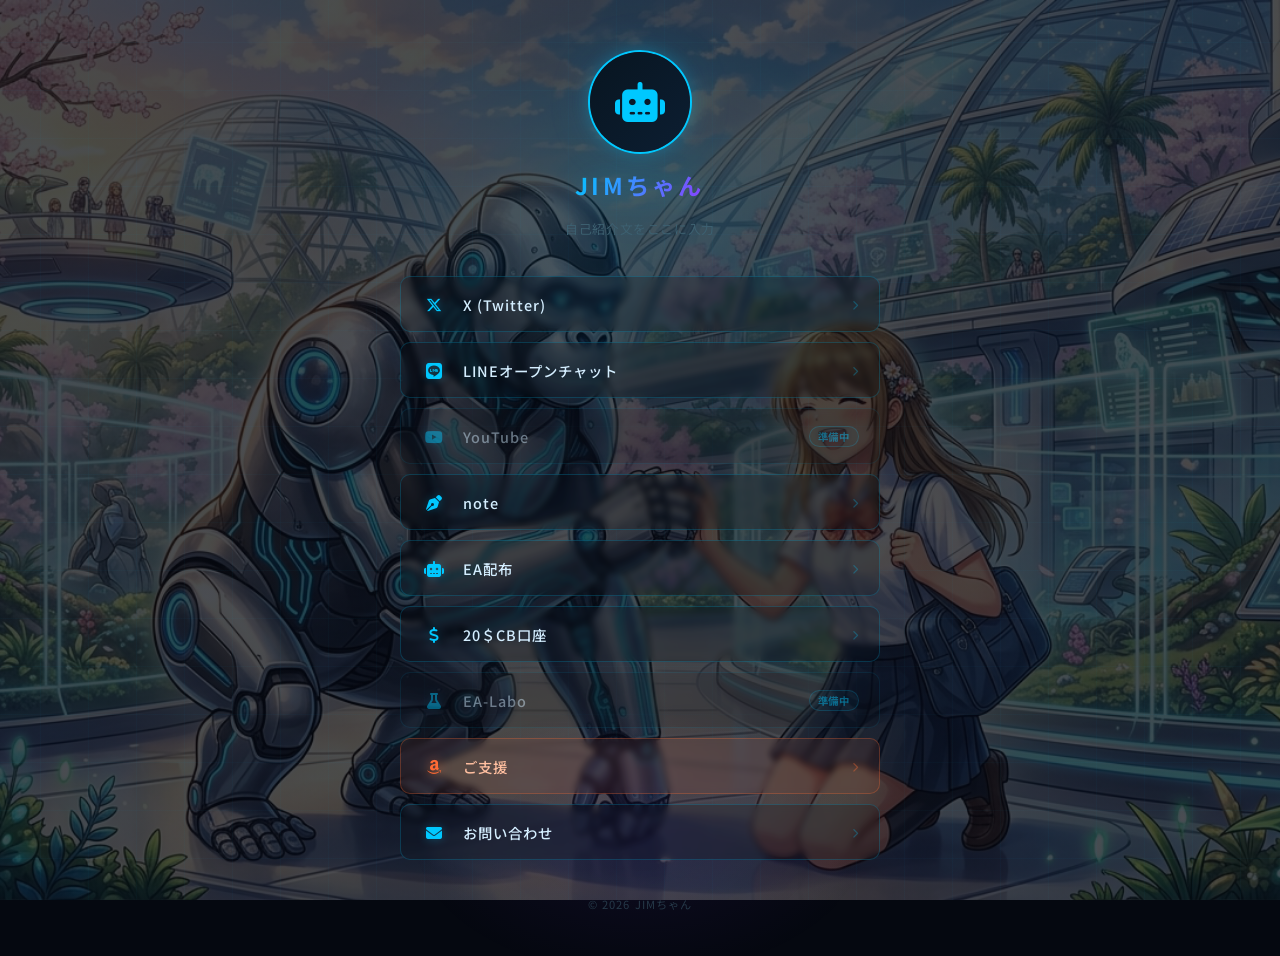
==== index.html @ c0bdb20e "feat: JIMちゃん lit.link風リンク集 初回リリース" ====
<!DOCTYPE html>
<html lang="ja">
<head>
  <meta charset="UTF-8">
  <meta name="viewport" content="width=device-width, initial-scale=1.0">
  <title>JIMちゃん | リンク集</title>

  <!-- OGP -->
  <meta property="og:title" content="JIMちゃん | リンク集">
  <meta property="og:description" content="JIMちゃんのSNS・コンテンツリンク集">
  <meta property="og:type" content="website">
  <meta property="og:image" content="images/profile.jpg">
  <meta name="twitter:card" content="summary">
  <meta name="twitter:title" content="JIMちゃん | リンク集">
  <meta name="twitter:description" content="JIMちゃんのSNS・コンテンツリンク集">

  <!-- Google Fonts -->
  <link rel="preconnect" href="https://fonts.googleapis.com">
  <link rel="preconnect" href="https://fonts.gstatic.com" crossorigin>
  <link href="https://fonts.googleapis.com/css2?family=Noto+Sans+JP:wght@400;500;700&display=swap" rel="stylesheet">

  <!-- Font Awesome 6 -->
  <link rel="stylesheet" href="https://cdnjs.cloudflare.com/ajax/libs/font-awesome/6.5.1/css/all.min.css">

  <link rel="stylesheet" href="css/style.css">
</head>
<body>
  <div class="container">

    <!-- プロフィール -->
    <section class="profile">
      <div class="profile-img-wrap">
        <img
          src="images/profile.jpg"
          alt="JIMちゃん"
          class="profile-img"
          onerror="this.style.display='none'; this.nextElementSibling.style.display='flex';"
        >
        <div class="profile-img-placeholder">
          <i class="fa-solid fa-robot"></i>
        </div>
      </div>
      <h1 class="profile-name">JIMちゃん</h1>
      <p class="profile-bio">自己紹介文をここに入力</p>
    </section>

    <!-- リンクボタン -->
    <main class="links">

      <a href="https://x.com/nanpinkusoyarou" class="link-card" target="_blank" rel="noopener">
        <span class="link-icon"><i class="fa-brands fa-x-twitter"></i></span>
        <span class="link-label">X (Twitter)</span>
        <span class="link-arrow"><i class="fa-solid fa-chevron-right"></i></span>
      </a>

      <a href="https://line.me/ti/g2/WcpUuGdg-UKYxjP_4qSFy7DgwwTt-2WYg2gV9A?utm_source=invitation&utm_medium=link_copy&utm_campaign=default" class="link-card" target="_blank" rel="noopener">
        <span class="link-icon"><i class="fa-brands fa-line"></i></span>
        <span class="link-label">LINEオープンチャット</span>
        <span class="link-arrow"><i class="fa-solid fa-chevron-right"></i></span>
      </a>

      <span class="link-card link-card--coming">
        <span class="link-icon"><i class="fa-brands fa-youtube"></i></span>
        <span class="link-label">YouTube</span>
        <span class="link-badge">準備中</span>
      </span>

      <a href="https://note.com/unique_kudu9523" class="link-card" target="_blank" rel="noopener">
        <span class="link-icon"><i class="fa-solid fa-pen-nib"></i></span>
        <span class="link-label">note</span>
        <span class="link-arrow"><i class="fa-solid fa-chevron-right"></i></span>
      </a>

      <a href="https://si-pfea.spread-site.com/" class="link-card" target="_blank" rel="noopener">
        <span class="link-icon"><i class="fa-solid fa-robot"></i></span>
        <span class="link-label">EA配布</span>
        <span class="link-arrow"><i class="fa-solid fa-chevron-right"></i></span>
      </a>

      <a href="https://vtm.pro/Y3ea63" class="link-card" target="_blank" rel="noopener">
        <span class="link-icon"><i class="fa-solid fa-dollar-sign"></i></span>
        <span class="link-label">20＄CB口座</span>
        <span class="link-arrow"><i class="fa-solid fa-chevron-right"></i></span>
      </a>

      <span class="link-card link-card--coming">
        <span class="link-icon"><i class="fa-solid fa-flask"></i></span>
        <span class="link-label">EA-Labo</span>
        <span class="link-badge">準備中</span>
      </span>

      <a href="https://www.amazon.jp/hz/wishlist/ls/38DGBSL9VZ8E6?ref_=wl_share" class="link-card link-card--accent" target="_blank" rel="noopener">
        <span class="link-icon"><i class="fa-brands fa-amazon"></i></span>
        <span class="link-label">ご支援</span>
        <span class="link-arrow"><i class="fa-solid fa-chevron-right"></i></span>
      </a>

      <a href="#" class="link-card" target="_blank" rel="noopener">
        <span class="link-icon"><i class="fa-solid fa-envelope"></i></span>
        <span class="link-label">お問い合わせ</span>
        <span class="link-arrow"><i class="fa-solid fa-chevron-right"></i></span>
      </a>

    </main>

    <footer class="footer">
      <p>&copy; 2026 JIMちゃん</p>
    </footer>

  </div>
</body>
</html>
---- css/style.css ----
/* ===========================
   CSS Variables
=========================== */
:root {
  --bg: #050810;
  --bg-card: rgba(0, 200, 255, 0.04);
  --border: rgba(0, 200, 255, 0.14);
  --border-hover: rgba(0, 200, 255, 0.45);
  --neon: #00c8ff;
  --neon-glow: rgba(0, 200, 255, 0.3);
  --purple: #8b3fff;
  --orange: #ff6b35;
  --text: #d4eeff;
  --text-muted: #3d6070;
}

/* ===========================
   Reset & Base
=========================== */
*, *::before, *::after {
  box-sizing: border-box;
  margin: 0;
  padding: 0;
}

body {
  background-color: var(--bg);
  /* Background image with dark overlay + circuit grid on top */
  background-image:
    linear-gradient(rgba(0, 200, 255, 0.025) 1px, transparent 1px),
    linear-gradient(90deg, rgba(0, 200, 255, 0.025) 1px, transparent 1px),
    linear-gradient(rgba(5, 8, 16, 0.72), rgba(5, 8, 16, 0.72)),
    url('../images/xMKK4DXV.jpg');
  background-size: 48px 48px, 48px 48px, cover, cover;
  background-position: center, center, center, center;
  background-attachment: fixed, fixed, fixed, fixed;
  color: var(--text);
  font-family: 'Noto Sans JP', sans-serif;
  min-height: 100vh;
  padding: 52px 16px 36px;
  overflow-x: hidden;
}

/* Ambient center glow */
body::before {
  content: '';
  position: fixed;
  top: -5%;
  left: 50%;
  transform: translateX(-50%);
  width: 700px;
  height: 500px;
  background: radial-gradient(ellipse, rgba(0, 180, 255, 0.1) 0%, transparent 65%);
  pointer-events: none;
  z-index: 0;
}

/* Bottom accent glow */
body::after {
  content: '';
  position: fixed;
  bottom: -10%;
  left: 50%;
  transform: translateX(-50%);
  width: 500px;
  height: 300px;
  background: radial-gradient(ellipse, rgba(139, 63, 255, 0.08) 0%, transparent 65%);
  pointer-events: none;
  z-index: 0;
}

a {
  text-decoration: none;
  color: inherit;
}

/* ===========================
   Layout
=========================== */
.container {
  max-width: 480px;
  margin: 0 auto;
  display: flex;
  flex-direction: column;
  align-items: center;
  gap: 36px;
  position: relative;
  z-index: 1;
}

/* ===========================
   Profile
=========================== */
.profile {
  display: flex;
  flex-direction: column;
  align-items: center;
  gap: 16px;
  text-align: center;
}

/* Pulsing neon ring */
.profile-img-wrap {
  position: relative;
  width: 100px;
  height: 100px;
  border-radius: 50%;
  overflow: hidden;
  box-shadow:
    0 0 0 2px var(--neon),
    0 0 18px var(--neon-glow),
    0 0 48px rgba(0, 200, 255, 0.14);
  animation: pulse-ring 3.5s ease-in-out infinite;
}

@keyframes pulse-ring {
  0%, 100% {
    box-shadow:
      0 0 0 2px var(--neon),
      0 0 18px var(--neon-glow),
      0 0 48px rgba(0, 200, 255, 0.14);
  }
  50% {
    box-shadow:
      0 0 0 2px var(--neon),
      0 0 28px rgba(0, 200, 255, 0.55),
      0 0 72px rgba(0, 200, 255, 0.22);
  }
}

.profile-img {
  width: 100%;
  height: 100%;
  object-fit: cover;
  display: block;
}

.profile-img-placeholder {
  display: none;
  width: 100%;
  height: 100%;
  background: linear-gradient(135deg, #081520, #0c1e32);
  align-items: center;
  justify-content: center;
  font-size: 40px;
  color: var(--neon);
  filter: drop-shadow(0 0 10px var(--neon));
}

/* Gradient text name */
.profile-name {
  font-size: 1.45rem;
  font-weight: 700;
  letter-spacing: 0.14em;
  background: linear-gradient(120deg, var(--neon) 0%, var(--purple) 100%);
  -webkit-background-clip: text;
  -webkit-text-fill-color: transparent;
  background-clip: text;
  filter: drop-shadow(0 0 14px rgba(0, 200, 255, 0.35));
}

.profile-bio {
  font-size: 0.8rem;
  color: var(--text-muted);
  line-height: 1.75;
  max-width: 300px;
  letter-spacing: 0.05em;
}

/* ===========================
   Links
=========================== */
.links {
  width: 100%;
  display: flex;
  flex-direction: column;
  gap: 10px;
}

.link-card {
  position: relative;
  display: flex;
  align-items: center;
  gap: 14px;
  width: 100%;
  padding: 15px 20px;
  background: rgba(5, 8, 16, 0.18);
  border: 1px solid rgba(0, 200, 255, 0.2);
  border-radius: 10px;
  font-size: 0.9rem;
  font-weight: 500;
  letter-spacing: 0.07em;
  overflow: hidden;
  backdrop-filter: blur(3px);
  -webkit-backdrop-filter: blur(3px);
  transition:
    border-color 0.25s ease,
    box-shadow 0.25s ease,
    transform 0.25s ease,
    background 0.25s ease;
}

/* Shine sweep on hover */
.link-card::before {
  content: '';
  position: absolute;
  top: 0;
  left: -80%;
  width: 60%;
  height: 100%;
  background: linear-gradient(
    90deg,
    transparent,
    rgba(0, 200, 255, 0.09),
    transparent
  );
  transition: left 0.55s ease;
  pointer-events: none;
}

.link-card:hover {
  border-color: var(--neon);
  background: rgba(0, 200, 255, 0.1);
  box-shadow:
    0 0 0 1px var(--neon),
    0 6px 28px rgba(0, 200, 255, 0.25),
    0 0 40px rgba(0, 200, 255, 0.1),
    inset 0 0 20px rgba(0, 200, 255, 0.05);
  transform: translateY(-3px) scale(1.015);
}

.link-card:hover::before {
  left: 140%;
}

.link-card:active {
  transform: scale(0.99);
}

.link-icon {
  width: 28px;
  font-size: 1rem;
  text-align: center;
  color: var(--neon);
  flex-shrink: 0;
  filter: drop-shadow(0 0 5px var(--neon-glow));
}

.link-label {
  flex: 1;
  color: var(--text);
}

.link-arrow {
  font-size: 0.62rem;
  color: rgba(0, 200, 255, 0.28);
  flex-shrink: 0;
}

/* ===========================
   ご支援 — オレンジ系アクセント
=========================== */
.link-card--accent {
  background: rgba(255, 107, 53, 0.08);
  border-color: rgba(255, 107, 53, 0.28);
}

.link-card--accent::before {
  background: linear-gradient(
    90deg,
    transparent,
    rgba(255, 107, 53, 0.1),
    transparent
  );
}

.link-card--accent .link-icon {
  color: var(--orange);
  filter: drop-shadow(0 0 6px rgba(255, 107, 53, 0.55));
}

.link-card--accent .link-label {
  color: #ffbfa0;
}

.link-card--accent .link-arrow {
  color: rgba(255, 107, 53, 0.38);
}

.link-card--accent:hover {
  border-color: var(--orange);
  background: rgba(255, 107, 53, 0.13);
  box-shadow:
    0 0 0 1px var(--orange),
    0 6px 28px rgba(255, 107, 53, 0.28),
    0 0 40px rgba(255, 107, 53, 0.12),
    inset 0 0 20px rgba(255, 107, 53, 0.06);
  transform: translateY(-3px) scale(1.015);
}

/* ===========================
   準備中カード
=========================== */
.link-card--coming {
  opacity: 0.45;
  cursor: default;
  pointer-events: none;
}

.link-badge {
  font-size: 0.65rem;
  font-weight: 700;
  letter-spacing: 0.08em;
  padding: 2px 8px;
  border-radius: 20px;
  border: 1px solid rgba(0, 200, 255, 0.4);
  color: var(--neon);
  background: rgba(0, 200, 255, 0.08);
  flex-shrink: 0;
}

.link-badge--accent {
  border-color: rgba(255, 107, 53, 0.4);
  color: var(--orange);
  background: rgba(255, 107, 53, 0.08);
}

/* ===========================
   Footer
=========================== */
.footer {
  font-size: 0.7rem;
  color: var(--text-muted);
  letter-spacing: 0.1em;
  padding-bottom: 8px;
  opacity: 0.55;
}
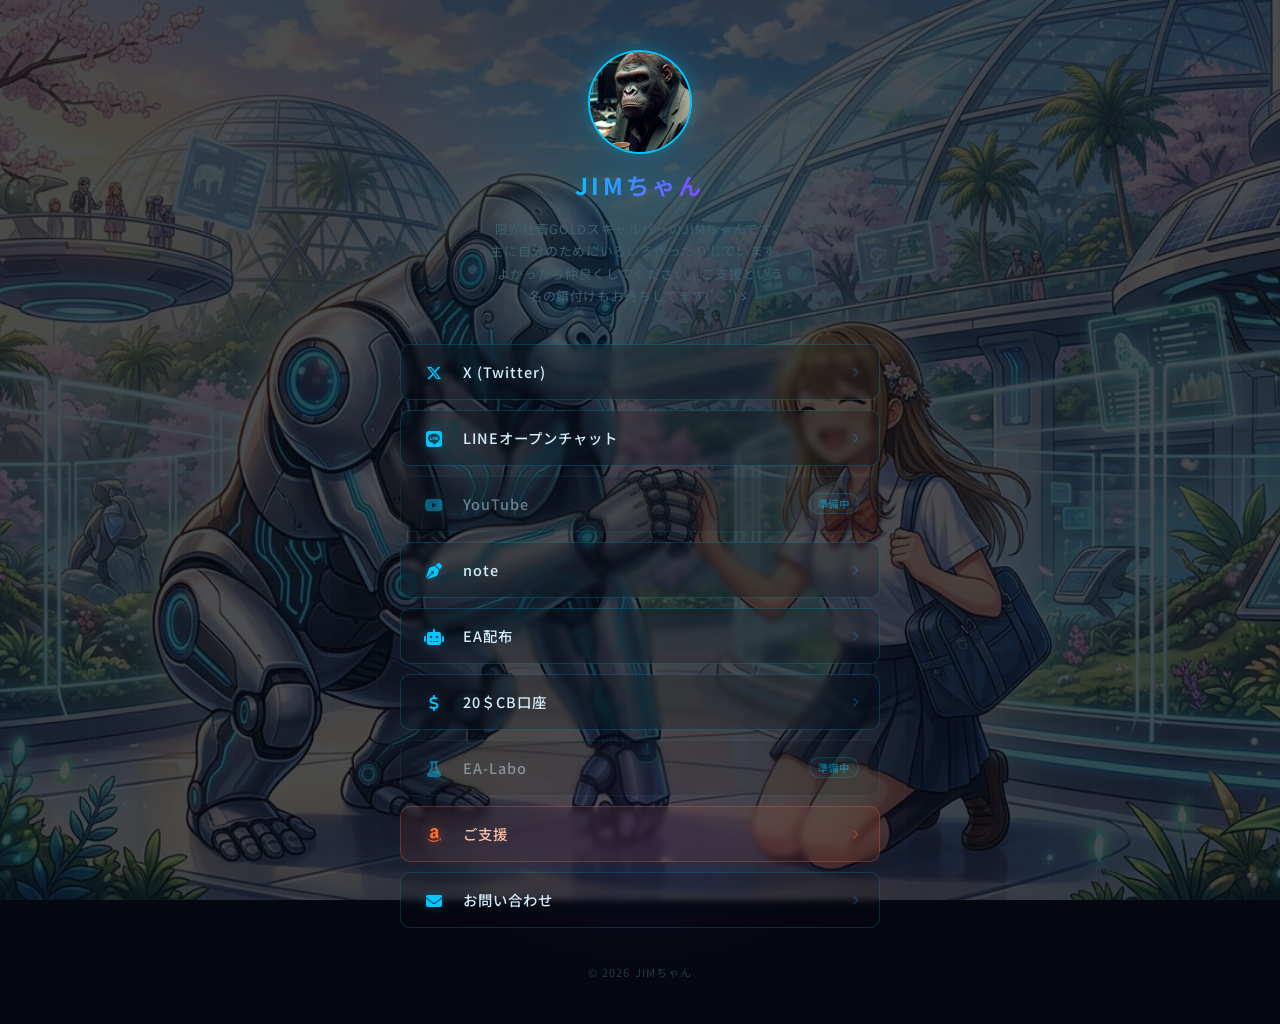
==== commit 50d0c325: "feat: ゴリラプロフィール画像・自己紹介文・自動push設定を追加" ====
--- a/index.html
+++ b/index.html
@@ -31,7 +31,7 @@
     <section class="profile">
       <div class="profile-img-wrap">
         <img
-          src="images/profile.jpg"
+          src="images/Js9xz5AF_400x400.jpg"
           alt="JIMちゃん"
           class="profile-img"
           onerror="this.style.display='none'; this.nextElementSibling.style.display='flex';"
@@ -41,7 +41,7 @@
         </div>
       </div>
       <h1 class="profile-name">JIMちゃん</h1>
-      <p class="profile-bio">自己紹介文をここに入力</p>
+      <p class="profile-bio">限界社畜GOLDスキャルパーのJIMちゃんです。主に自分のためにいろいろ作ったりしています。よかったら仲良くしてください！ご支援という名の餌付けもお待ちしてます('◇')ゞ</p>
     </section>
 
     <!-- リンクボタン -->
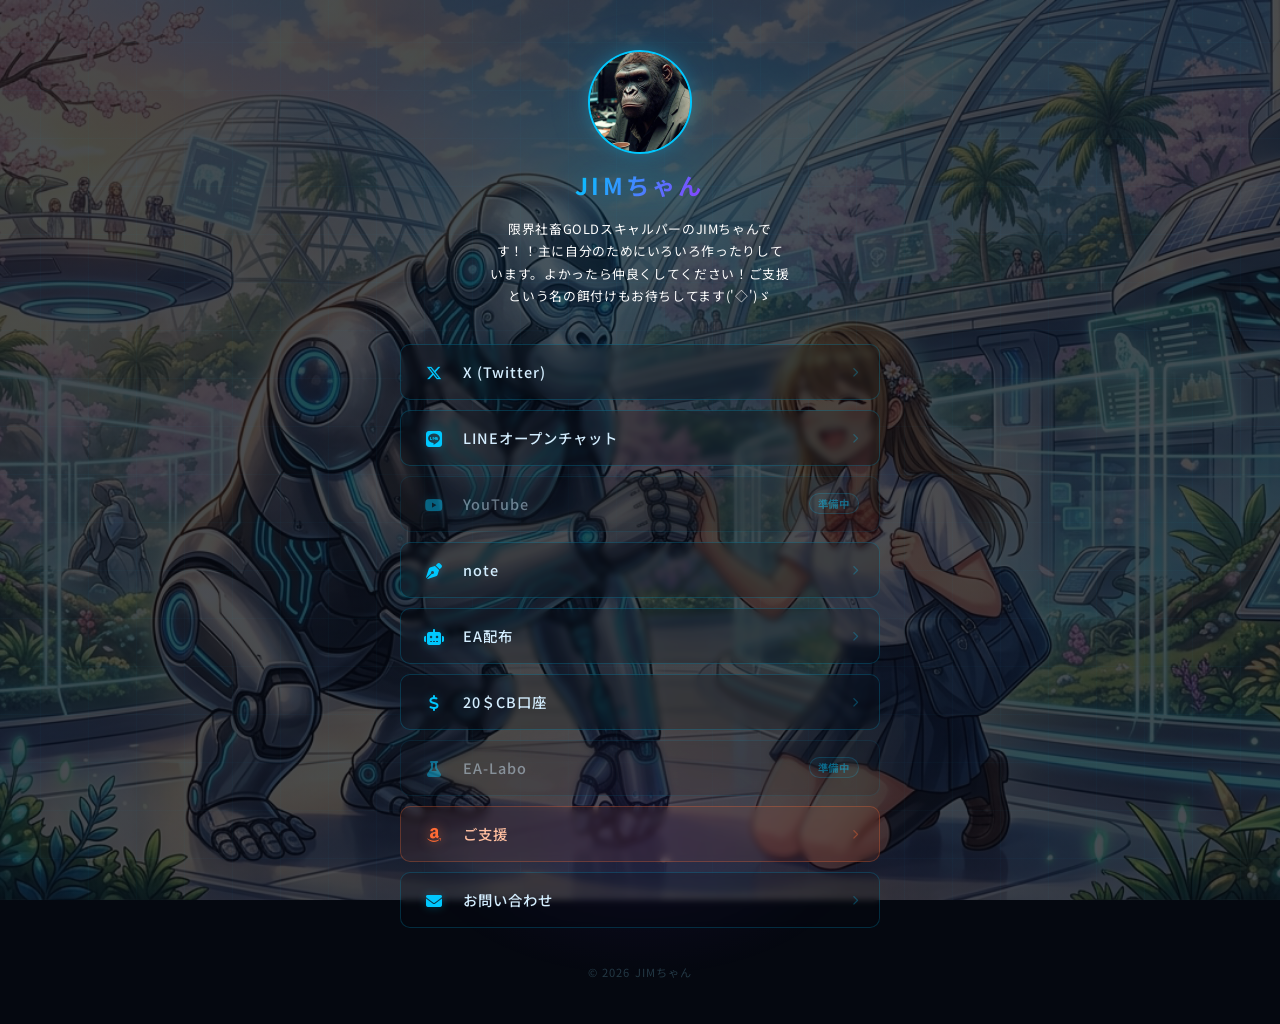
==== commit c5c059d1: "fix: 自己紹介文を更新（！！追加）" ====
--- a/index.html
+++ b/index.html
@@ -41,7 +41,7 @@
         </div>
       </div>
       <h1 class="profile-name">JIMちゃん</h1>
-      <p class="profile-bio">限界社畜GOLDスキャルパーのJIMちゃんです。主に自分のためにいろいろ作ったりしています。よかったら仲良くしてください！ご支援という名の餌付けもお待ちしてます('◇')ゞ</p>
+      <p class="profile-bio">限界社畜GOLDスキャルパーのJIMちゃんです！！主に自分のためにいろいろ作ったりしています。よかったら仲良くしてください！ご支援という名の餌付けもお待ちしてます('◇')ゞ</p>
     </section>
 
     <!-- リンクボタン -->
--- a/css/style.css
+++ b/css/style.css
@@ -161,7 +161,7 @@
 
 .profile-bio {
   font-size: 0.8rem;
-  color: var(--text-muted);
+  color: #ffffff;
   line-height: 1.75;
   max-width: 300px;
   letter-spacing: 0.05em;
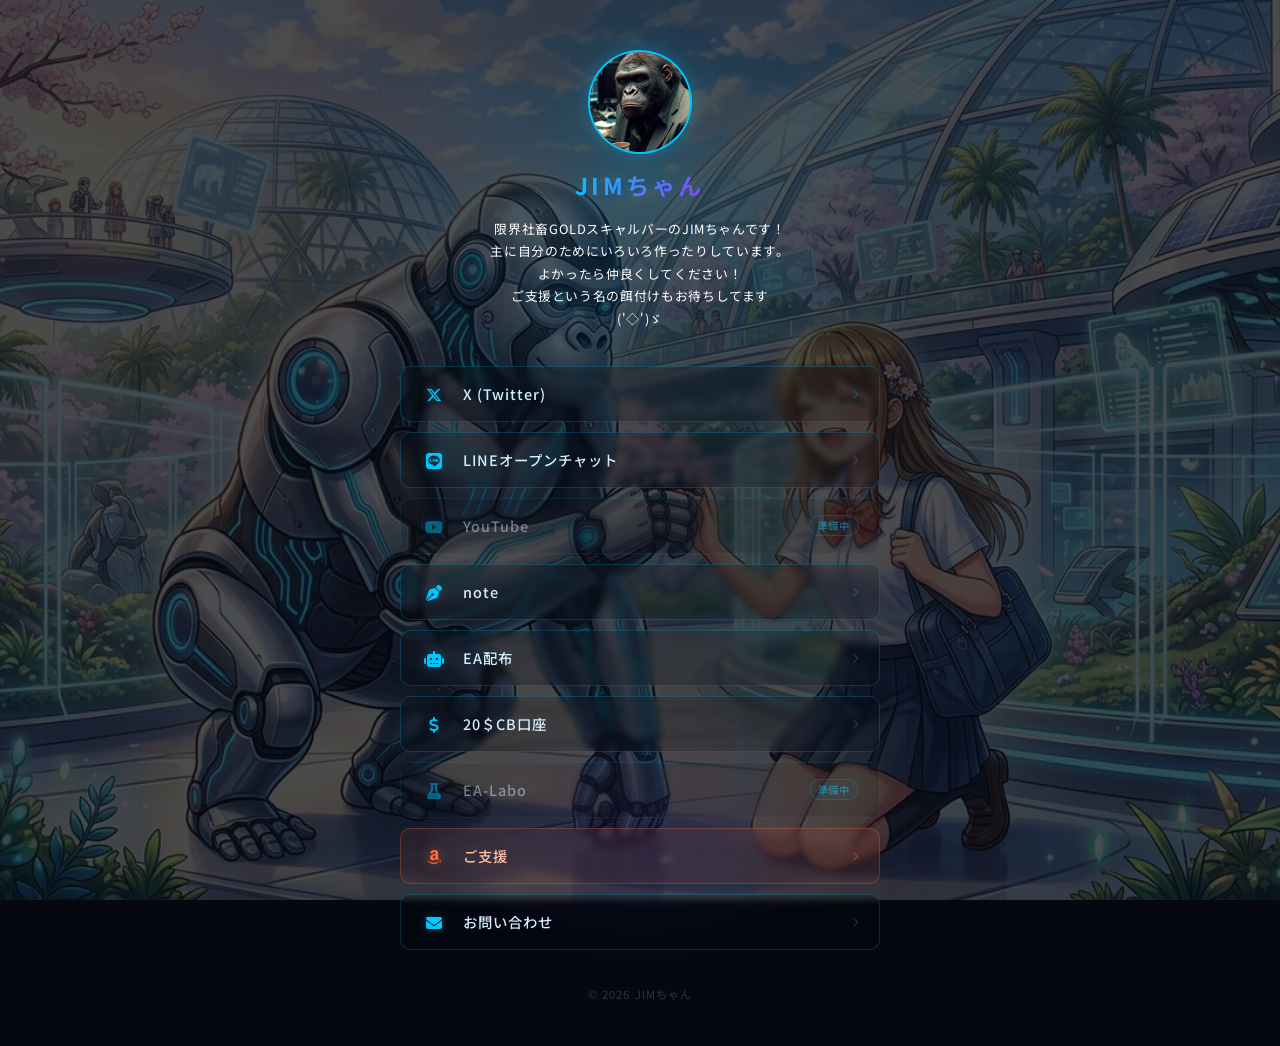
==== commit 40f0fcde: "fix: 自己紹介文に改行を追加" ====
--- a/index.html
+++ b/index.html
@@ -41,7 +41,7 @@
         </div>
       </div>
       <h1 class="profile-name">JIMちゃん</h1>
-      <p class="profile-bio">限界社畜GOLDスキャルパーのJIMちゃんです！！主に自分のためにいろいろ作ったりしています。よかったら仲良くしてください！ご支援という名の餌付けもお待ちしてます('◇')ゞ</p>
+      <p class="profile-bio">限界社畜GOLDスキャルパーのJIMちゃんです！<br>主に自分のためにいろいろ作ったりしています。よかったら仲良くしてください！<br>ご支援という名の餌付けもお待ちしてます('◇')ゞ</p>
     </section>
 
     <!-- リンクボタン -->
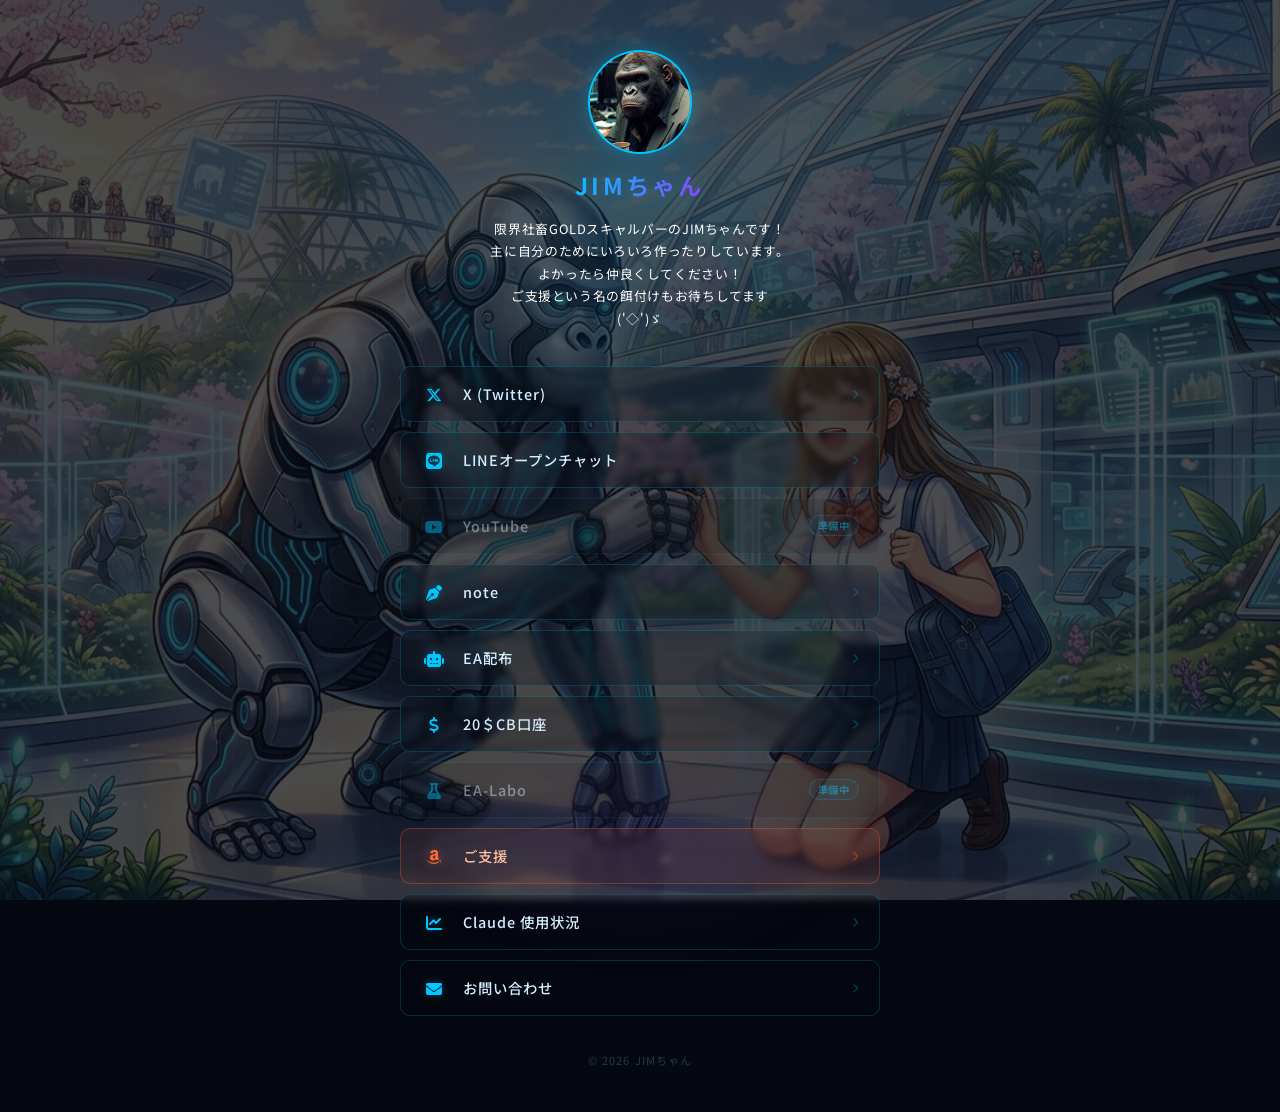
==== commit 432bf59b: "chore: 自動保存 2026-03-28 22:39" ====
--- a/index.html
+++ b/index.html
@@ -95,6 +95,12 @@
         <span class="link-arrow"><i class="fa-solid fa-chevron-right"></i></span>
       </a>
 
+      <a href="usage.html" class="link-card">
+        <span class="link-icon"><i class="fa-solid fa-chart-line"></i></span>
+        <span class="link-label">Claude 使用状況</span>
+        <span class="link-arrow"><i class="fa-solid fa-chevron-right"></i></span>
+      </a>
+
       <a href="#" class="link-card" target="_blank" rel="noopener">
         <span class="link-icon"><i class="fa-solid fa-envelope"></i></span>
         <span class="link-label">お問い合わせ</span>
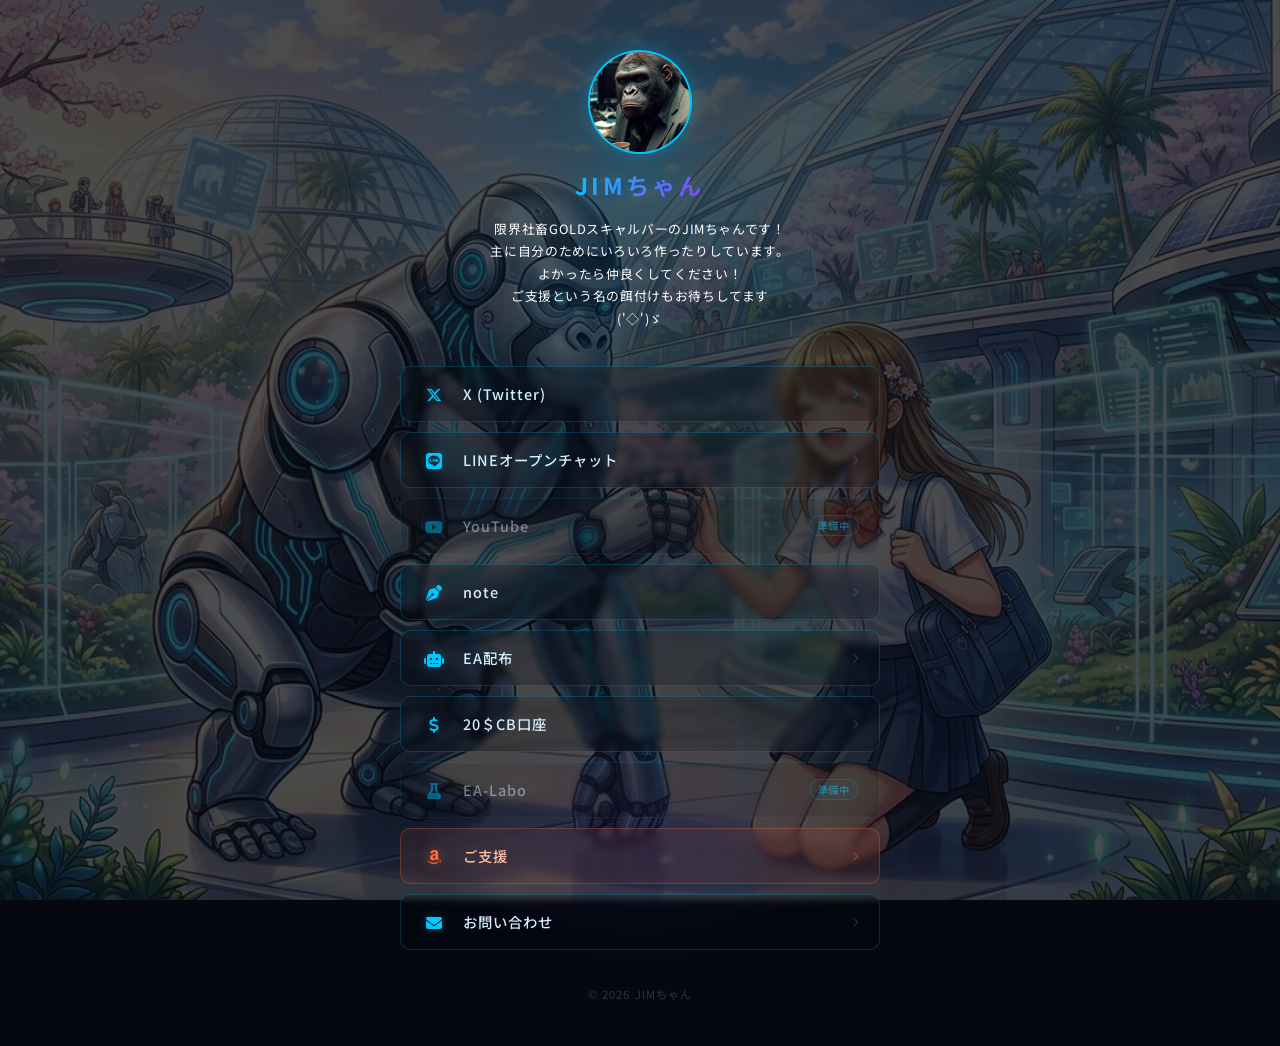
==== commit f0d32833: "chore: 自動保存 2026-03-28 22:41" ====
--- a/index.html
+++ b/index.html
@@ -95,13 +95,7 @@
         <span class="link-arrow"><i class="fa-solid fa-chevron-right"></i></span>
       </a>
 
-      <a href="usage.html" class="link-card">
-        <span class="link-icon"><i class="fa-solid fa-chart-line"></i></span>
-        <span class="link-label">Claude 使用状況</span>
-        <span class="link-arrow"><i class="fa-solid fa-chevron-right"></i></span>
-      </a>
-
-      <a href="#" class="link-card" target="_blank" rel="noopener">
+<a href="#" class="link-card" target="_blank" rel="noopener">
         <span class="link-icon"><i class="fa-solid fa-envelope"></i></span>
         <span class="link-label">お問い合わせ</span>
         <span class="link-arrow"><i class="fa-solid fa-chevron-right"></i></span>
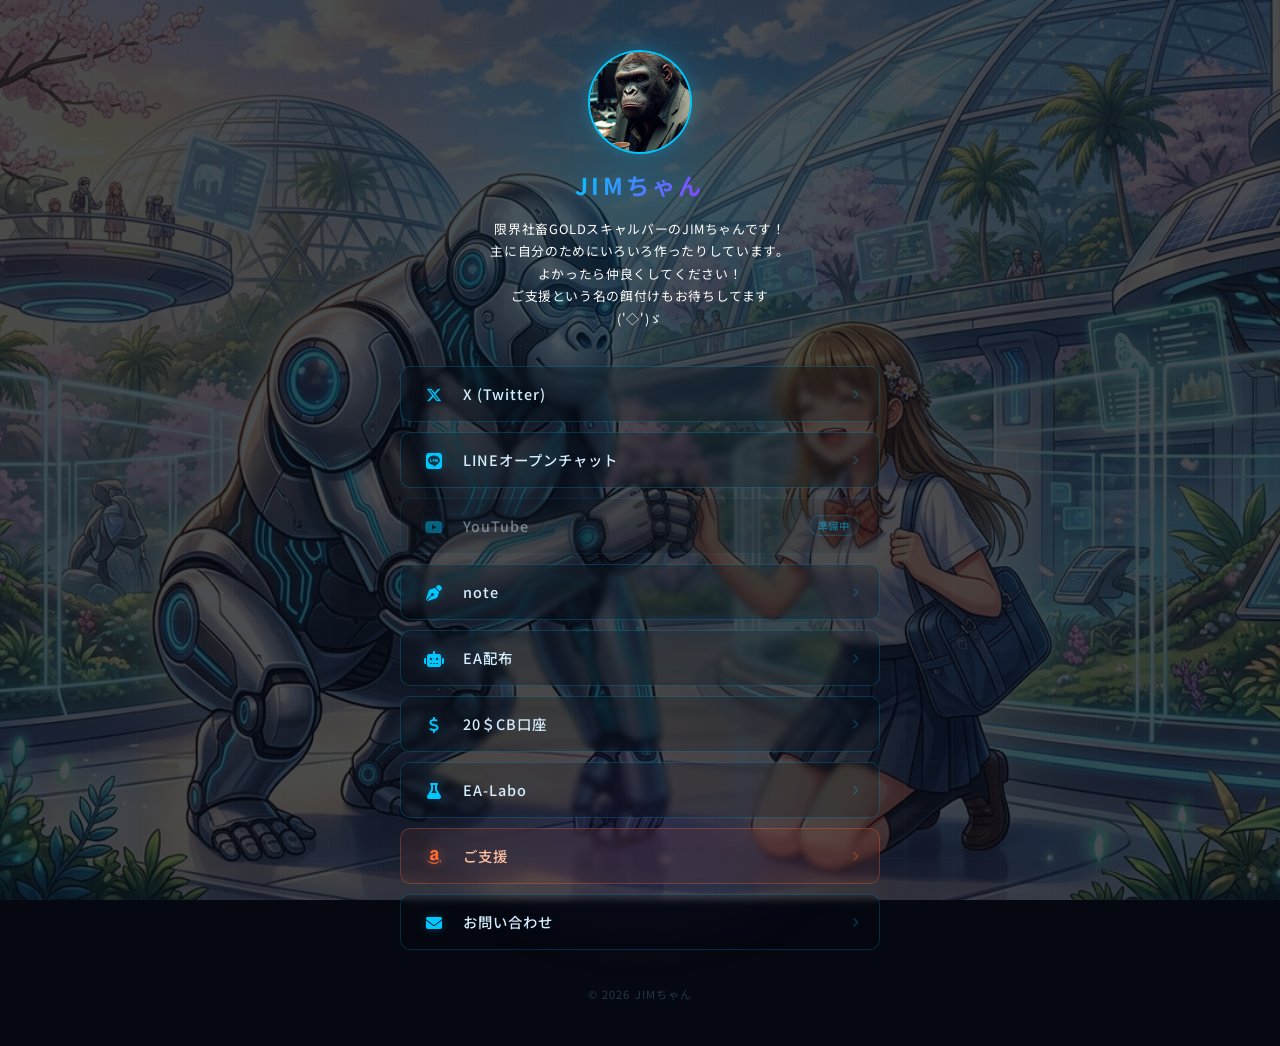
==== commit cb61efe3: "feat: EA-Laboのリンクを追加" ====
--- a/index.html
+++ b/index.html
@@ -83,11 +83,11 @@
         <span class="link-arrow"><i class="fa-solid fa-chevron-right"></i></span>
       </a>
 
-      <span class="link-card link-card--coming">
+      <a href="https://jim-ea-labo.github.io/ea-labo/" class="link-card" target="_blank" rel="noopener">
         <span class="link-icon"><i class="fa-solid fa-flask"></i></span>
         <span class="link-label">EA-Labo</span>
-        <span class="link-badge">準備中</span>
-      </span>
+        <span class="link-arrow"><i class="fa-solid fa-chevron-right"></i></span>
+      </a>
 
       <a href="https://www.amazon.jp/hz/wishlist/ls/38DGBSL9VZ8E6?ref_=wl_share" class="link-card link-card--accent" target="_blank" rel="noopener">
         <span class="link-icon"><i class="fa-brands fa-amazon"></i></span>
@@ -95,7 +95,7 @@
         <span class="link-arrow"><i class="fa-solid fa-chevron-right"></i></span>
       </a>
 
-<a href="#" class="link-card" target="_blank" rel="noopener">
+      <a href="#" class="link-card" target="_blank" rel="noopener">
         <span class="link-icon"><i class="fa-solid fa-envelope"></i></span>
         <span class="link-label">お問い合わせ</span>
         <span class="link-arrow"><i class="fa-solid fa-chevron-right"></i></span>
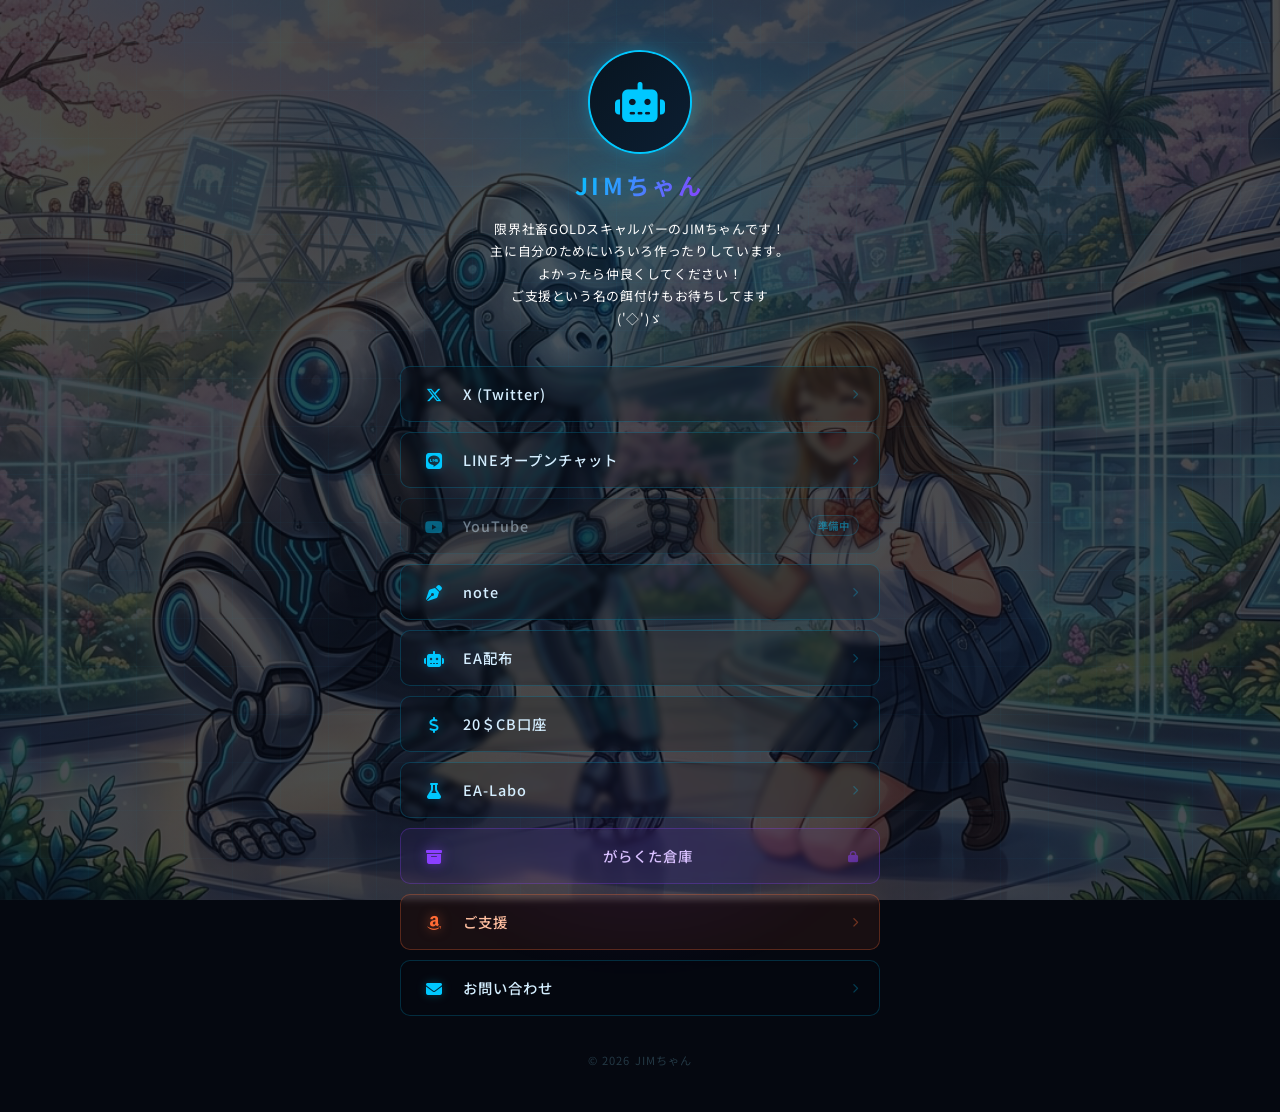
==== commit 9d990fa8: "chore: 自動保存 2026-04-18 22:04" ====
--- a/index.html
+++ b/index.html
@@ -89,6 +89,12 @@
         <span class="link-arrow"><i class="fa-solid fa-chevron-right"></i></span>
       </a>
 
+      <button type="button" class="link-card link-card--garakuta" onclick="openGarakutaModal()">
+        <span class="link-icon"><i class="fa-solid fa-box-archive"></i></span>
+        <span class="link-label">がらくた倉庫</span>
+        <span class="link-arrow"><i class="fa-solid fa-lock"></i></span>
+      </button>
+
       <a href="https://www.amazon.jp/hz/wishlist/ls/38DGBSL9VZ8E6?ref_=wl_share" class="link-card link-card--accent" target="_blank" rel="noopener">
         <span class="link-icon"><i class="fa-brands fa-amazon"></i></span>
         <span class="link-label">ご支援</span>
@@ -108,5 +114,56 @@
     </footer>
 
   </div>
+
+  <!-- がらくた倉庫 パスワードモーダル -->
+  <div id="garakuta-modal" class="modal-overlay" onclick="closeGarakutaModal(event)">
+    <div class="modal-box">
+      <p class="modal-title"><i class="fa-solid fa-box-archive"></i> がらくた倉庫</p>
+      <p class="modal-desc">パスワードを入力してください</p>
+      <input
+        id="garakuta-input"
+        type="password"
+        class="modal-input"
+        placeholder="password"
+        onkeydown="if(event.key==='Enter') checkGarakutaPassword()"
+        autocomplete="off"
+      >
+      <p id="garakuta-error" class="modal-error"></p>
+      <div class="modal-actions">
+        <button type="button" class="modal-btn modal-btn--cancel" onclick="closeGarakutaModal()">キャンセル</button>
+        <button type="button" class="modal-btn modal-btn--ok" onclick="checkGarakutaPassword()">開く</button>
+      </div>
+    </div>
+  </div>
+
+  <script>
+    function openGarakutaModal() {
+      const modal = document.getElementById('garakuta-modal');
+      const input = document.getElementById('garakuta-input');
+      const error = document.getElementById('garakuta-error');
+      input.value = '';
+      error.textContent = '';
+      modal.classList.add('is-open');
+      setTimeout(() => input.focus(), 100);
+    }
+
+    function closeGarakutaModal(e) {
+      if (e && e.target !== document.getElementById('garakuta-modal')) return;
+      document.getElementById('garakuta-modal').classList.remove('is-open');
+    }
+
+    function checkGarakutaPassword() {
+      const input = document.getElementById('garakuta-input');
+      const error = document.getElementById('garakuta-error');
+      if (input.value === 'JIMJIMJIM') {
+        document.getElementById('garakuta-modal').classList.remove('is-open');
+        window.open('https://drive.google.com/drive/folders/1w5NbnKpiRdLwt1q4TigeBmR9JuSi17_i?usp=drive_link', '_blank', 'noopener');
+      } else {
+        error.textContent = 'パスワードが違います';
+        input.value = '';
+        input.focus();
+      }
+    }
+  </script>
 </body>
 </html>
--- a/css/style.css
+++ b/css/style.css
@@ -326,6 +326,171 @@
 }
 
 /* ===========================
+   がらくた倉庫カード — パープル系アクセント
+=========================== */
+.link-card--garakuta {
+  background: rgba(139, 63, 255, 0.07);
+  border-color: rgba(139, 63, 255, 0.28);
+  cursor: pointer;
+  font-family: inherit;
+  font-size: 0.9rem;
+  font-weight: 500;
+  letter-spacing: 0.07em;
+}
+
+.link-card--garakuta::before {
+  background: linear-gradient(
+    90deg,
+    transparent,
+    rgba(139, 63, 255, 0.1),
+    transparent
+  );
+}
+
+.link-card--garakuta .link-icon {
+  color: var(--purple);
+  filter: drop-shadow(0 0 6px rgba(139, 63, 255, 0.55));
+}
+
+.link-card--garakuta .link-label {
+  color: #d8c0ff;
+}
+
+.link-card--garakuta .link-arrow {
+  color: rgba(139, 63, 255, 0.5);
+  font-size: 0.72rem;
+}
+
+.link-card--garakuta:hover {
+  border-color: var(--purple);
+  background: rgba(139, 63, 255, 0.13);
+  box-shadow:
+    0 0 0 1px var(--purple),
+    0 6px 28px rgba(139, 63, 255, 0.28),
+    0 0 40px rgba(139, 63, 255, 0.12),
+    inset 0 0 20px rgba(139, 63, 255, 0.06);
+  transform: translateY(-3px) scale(1.015);
+}
+
+/* ===========================
+   パスワードモーダル
+=========================== */
+.modal-overlay {
+  display: none;
+  position: fixed;
+  inset: 0;
+  background: rgba(5, 8, 16, 0.82);
+  backdrop-filter: blur(6px);
+  -webkit-backdrop-filter: blur(6px);
+  z-index: 100;
+  align-items: center;
+  justify-content: center;
+}
+
+.modal-overlay.is-open {
+  display: flex;
+}
+
+.modal-box {
+  background: rgba(10, 16, 30, 0.96);
+  border: 1px solid rgba(139, 63, 255, 0.45);
+  border-radius: 14px;
+  padding: 32px 28px 24px;
+  width: min(340px, calc(100vw - 40px));
+  box-shadow:
+    0 0 0 1px rgba(139, 63, 255, 0.2),
+    0 8px 48px rgba(139, 63, 255, 0.22);
+  display: flex;
+  flex-direction: column;
+  gap: 14px;
+}
+
+.modal-title {
+  font-size: 1rem;
+  font-weight: 700;
+  letter-spacing: 0.1em;
+  color: #d8c0ff;
+  filter: drop-shadow(0 0 8px rgba(139, 63, 255, 0.6));
+}
+
+.modal-title i {
+  margin-right: 8px;
+}
+
+.modal-desc {
+  font-size: 0.78rem;
+  color: rgba(212, 238, 255, 0.55);
+  letter-spacing: 0.05em;
+}
+
+.modal-input {
+  width: 100%;
+  padding: 10px 14px;
+  background: rgba(139, 63, 255, 0.07);
+  border: 1px solid rgba(139, 63, 255, 0.35);
+  border-radius: 8px;
+  color: var(--text);
+  font-size: 0.9rem;
+  font-family: inherit;
+  letter-spacing: 0.12em;
+  outline: none;
+  transition: border-color 0.2s;
+}
+
+.modal-input:focus {
+  border-color: var(--purple);
+  box-shadow: 0 0 0 2px rgba(139, 63, 255, 0.2);
+}
+
+.modal-error {
+  font-size: 0.75rem;
+  color: #ff6b6b;
+  letter-spacing: 0.05em;
+  min-height: 1em;
+}
+
+.modal-actions {
+  display: flex;
+  gap: 10px;
+  justify-content: flex-end;
+}
+
+.modal-btn {
+  padding: 8px 20px;
+  border-radius: 8px;
+  font-size: 0.82rem;
+  font-weight: 600;
+  font-family: inherit;
+  letter-spacing: 0.06em;
+  cursor: pointer;
+  border: 1px solid transparent;
+  transition: all 0.2s;
+}
+
+.modal-btn--cancel {
+  background: transparent;
+  border-color: rgba(212, 238, 255, 0.18);
+  color: rgba(212, 238, 255, 0.5);
+}
+
+.modal-btn--cancel:hover {
+  border-color: rgba(212, 238, 255, 0.4);
+  color: var(--text);
+}
+
+.modal-btn--ok {
+  background: rgba(139, 63, 255, 0.18);
+  border-color: rgba(139, 63, 255, 0.5);
+  color: #d8c0ff;
+}
+
+.modal-btn--ok:hover {
+  background: rgba(139, 63, 255, 0.3);
+  border-color: var(--purple);
+  box-shadow: 0 0 12px rgba(139, 63, 255, 0.35);
+}
+
+/* ===========================
    Footer
 =========================== */
 .footer {
